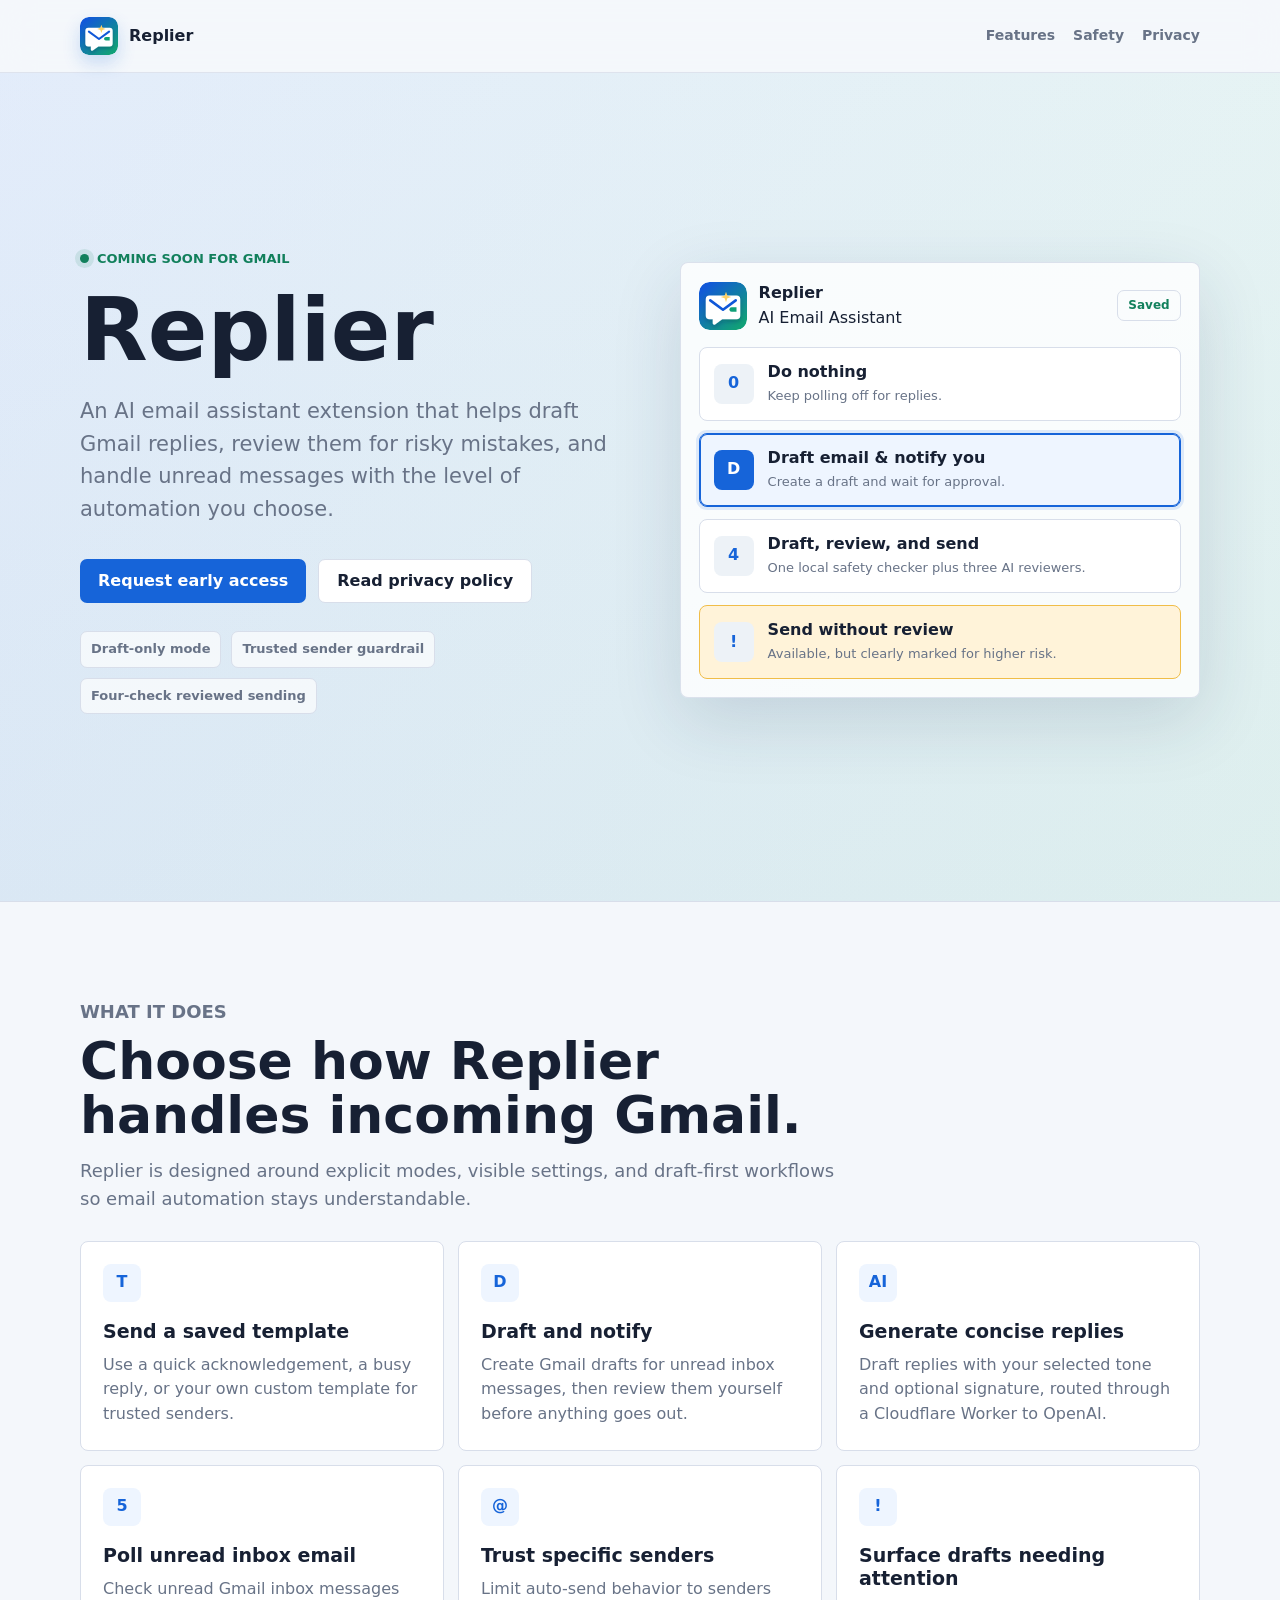
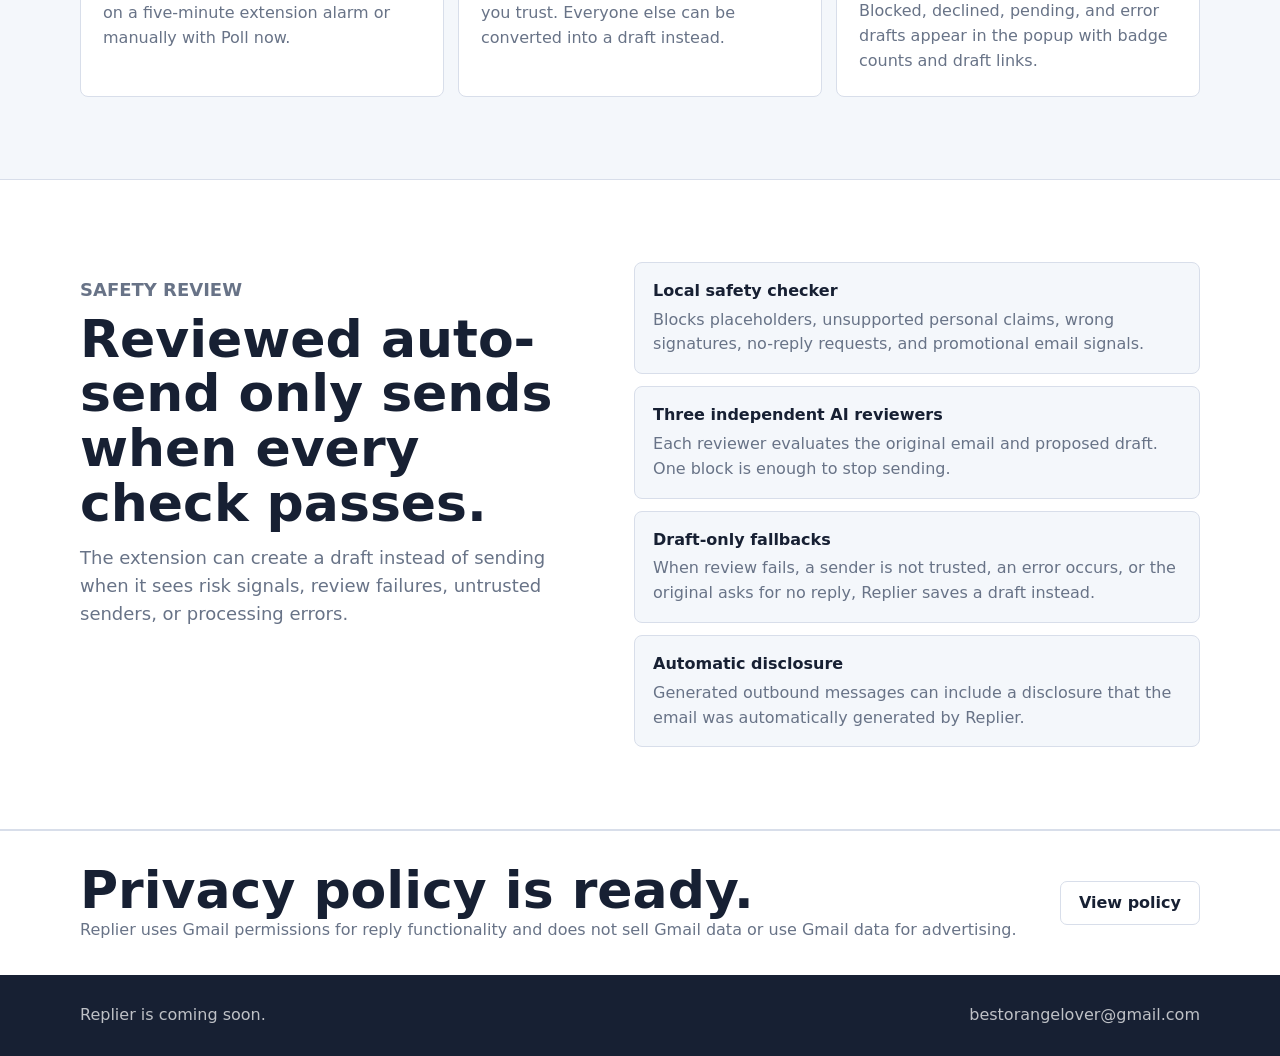
==== index.html @ 217bbe3d "Create Replier coming soon website" ====
<!doctype html>
<html lang="en">
  <head>
    <meta charset="utf-8">
    <meta name="viewport" content="width=device-width, initial-scale=1">
    <meta name="description" content="Replier is a coming-soon AI email assistant extension for Gmail that drafts, reviews, and sends replies with configurable safeguards.">
    <title>Replier | AI Email Assistant</title>
    <link rel="icon" href="assets/icon.svg" type="image/svg+xml">
    <link rel="stylesheet" href="styles.css">
  </head>
  <body>
    <header class="site-header">
      <nav class="nav" aria-label="Main navigation">
        <a class="brand" href="index.html" aria-label="Replier home">
          <img src="assets/icon.svg" alt="">
          <span>Replier</span>
        </a>
        <div class="nav-links">
          <a class="hide-small" href="#features">Features</a>
          <a class="hide-small" href="#safety">Safety</a>
          <a href="privacy.html">Privacy</a>
        </div>
      </nav>
    </header>

    <main>
      <section class="hero">
        <div class="hero-inner">
          <div>
            <p class="kicker"><span class="status-dot"></span> Coming soon for Gmail</p>
            <h1>Replier</h1>
            <p class="lede">An AI email assistant extension that helps draft Gmail replies, review them for risky mistakes, and handle unread messages with the level of automation you choose.</p>
            <div class="hero-actions">
              <a class="button" href="mailto:bestorangelover@gmail.com?subject=Replier%20early%20access">Request early access</a>
              <a class="button secondary" href="privacy.html">Read privacy policy</a>
            </div>
            <div class="trust-row" aria-label="Replier highlights">
              <span>Draft-only mode</span>
              <span>Trusted sender guardrail</span>
              <span>Four-check reviewed sending</span>
            </div>
          </div>

          <aside class="product-panel" aria-label="Replier popup preview">
            <div class="product-top">
              <div class="product-title">
                <img src="assets/icon.svg" alt="">
                <div>
                  <strong>Replier</strong>
                  <p>AI Email Assistant</p>
                </div>
              </div>
              <span class="saved">Saved</span>
            </div>
            <div class="mode-list">
              <div class="mode-card">
                <span class="mode-icon">0</span>
                <span>
                  <strong>Do nothing</strong>
                  <small>Keep polling off for replies.</small>
                </span>
              </div>
              <div class="mode-card active">
                <span class="mode-icon">D</span>
                <span>
                  <strong>Draft email & notify you</strong>
                  <small>Create a draft and wait for approval.</small>
                </span>
              </div>
              <div class="mode-card">
                <span class="mode-icon">4</span>
                <span>
                  <strong>Draft, review, and send</strong>
                  <small>One local safety checker plus three AI reviewers.</small>
                </span>
              </div>
              <div class="mode-card warn">
                <span class="mode-icon">!</span>
                <span>
                  <strong>Send without review</strong>
                  <small>Available, but clearly marked for higher risk.</small>
                </span>
              </div>
            </div>
          </aside>
        </div>
      </section>

      <section id="features" class="section">
        <div class="section-head">
          <p class="eyebrow">What it does</p>
          <h2>Choose how Replier handles incoming Gmail.</h2>
          <p>Replier is designed around explicit modes, visible settings, and draft-first workflows so email automation stays understandable.</p>
        </div>
        <div class="feature-grid">
          <article class="feature">
            <span>T</span>
            <h3>Send a saved template</h3>
            <p>Use a quick acknowledgement, a busy reply, or your own custom template for trusted senders.</p>
          </article>
          <article class="feature">
            <span>D</span>
            <h3>Draft and notify</h3>
            <p>Create Gmail drafts for unread inbox messages, then review them yourself before anything goes out.</p>
          </article>
          <article class="feature">
            <span>AI</span>
            <h3>Generate concise replies</h3>
            <p>Draft replies with your selected tone and optional signature, routed through a Cloudflare Worker to OpenAI.</p>
          </article>
          <article class="feature">
            <span>5</span>
            <h3>Poll unread inbox email</h3>
            <p>Check unread Gmail inbox messages on a five-minute extension alarm or manually with Poll now.</p>
          </article>
          <article class="feature">
            <span>@</span>
            <h3>Trust specific senders</h3>
            <p>Limit auto-send behavior to senders you trust. Everyone else can be converted into a draft instead.</p>
          </article>
          <article class="feature">
            <span>!</span>
            <h3>Surface drafts needing attention</h3>
            <p>Blocked, declined, pending, and error drafts appear in the popup with badge counts and draft links.</p>
          </article>
        </div>
      </section>

      <section id="safety" class="safety">
        <div class="section safety-layout">
          <div class="section-head">
            <p class="eyebrow">Safety review</p>
            <h2>Reviewed auto-send only sends when every check passes.</h2>
            <p>The extension can create a draft instead of sending when it sees risk signals, review failures, untrusted senders, or processing errors.</p>
          </div>
          <ul class="checklist">
            <li>
              <strong>Local safety checker</strong>
              <span>Blocks placeholders, unsupported personal claims, wrong signatures, no-reply requests, and promotional email signals.</span>
            </li>
            <li>
              <strong>Three independent AI reviewers</strong>
              <span>Each reviewer evaluates the original email and proposed draft. One block is enough to stop sending.</span>
            </li>
            <li>
              <strong>Draft-only fallbacks</strong>
              <span>When review fails, a sender is not trusted, an error occurs, or the original asks for no reply, Replier saves a draft instead.</span>
            </li>
            <li>
              <strong>Automatic disclosure</strong>
              <span>Generated outbound messages can include a disclosure that the email was automatically generated by Replier.</span>
            </li>
          </ul>
        </div>
      </section>

      <section class="policy-strip">
        <div class="policy-inner">
          <div>
            <h2>Privacy policy is ready.</h2>
            <p>Replier uses Gmail permissions for reply functionality and does not sell Gmail data or use Gmail data for advertising.</p>
          </div>
          <a class="button secondary" href="privacy.html">View policy</a>
        </div>
      </section>
    </main>

    <footer class="site-footer">
      <div class="footer-inner">
        <p>Replier is coming soon.</p>
        <a href="mailto:bestorangelover@gmail.com">bestorangelover@gmail.com</a>
      </div>
    </footer>
  </body>
</html>
---- styles.css ----
:root {
  color-scheme: light;
  --bg: #f4f7fb;
  --surface: #ffffff;
  --surface-soft: #eef5ff;
  --text: #172033;
  --muted: #687387;
  --line: #d8deea;
  --accent: #1664d9;
  --accent-dark: #0d4eaa;
  --green: #12805c;
  --gold: #f0bd48;
  --gold-soft: #fff3d9;
  --shadow: 0 22px 70px rgba(31, 51, 84, 0.14);
}

* {
  box-sizing: border-box;
}

html {
  scroll-behavior: smooth;
}

body {
  margin: 0;
  background: var(--bg);
  color: var(--text);
  font: 16px/1.55 system-ui, -apple-system, BlinkMacSystemFont, "Segoe UI", sans-serif;
}

a {
  color: inherit;
}

.site-header {
  position: sticky;
  top: 0;
  z-index: 10;
  border-bottom: 1px solid rgba(216, 222, 234, 0.78);
  background: rgba(244, 247, 251, 0.88);
  backdrop-filter: blur(16px);
}

.nav {
  display: flex;
  align-items: center;
  justify-content: space-between;
  width: min(1120px, calc(100% - 36px));
  min-height: 72px;
  margin: 0 auto;
  gap: 18px;
}

.brand {
  display: inline-flex;
  align-items: center;
  gap: 11px;
  color: var(--text);
  font-weight: 800;
  text-decoration: none;
}

.brand img {
  width: 38px;
  height: 38px;
  border-radius: 9px;
  box-shadow: 0 8px 18px rgba(22, 100, 217, 0.2);
}

.nav-links {
  display: flex;
  align-items: center;
  gap: 18px;
  color: var(--muted);
  font-size: 14px;
  font-weight: 700;
}

.nav-links a {
  text-decoration: none;
}

.nav-links a:hover {
  color: var(--accent);
}

.button,
button {
  display: inline-flex;
  align-items: center;
  justify-content: center;
  min-height: 44px;
  padding: 0 18px;
  border: 0;
  border-radius: 7px;
  background: var(--accent);
  color: #ffffff;
  font: inherit;
  font-weight: 800;
  text-decoration: none;
  cursor: pointer;
}

.button:hover,
button:hover {
  background: var(--accent-dark);
}

.button.secondary {
  border: 1px solid var(--line);
  background: var(--surface);
  color: var(--text);
}

.button.secondary:hover {
  background: #edf1f8;
}

.hero {
  position: relative;
  overflow: hidden;
  border-bottom: 1px solid var(--line);
  background:
    linear-gradient(120deg, rgba(22, 100, 217, 0.12), rgba(17, 160, 120, 0.1)),
    linear-gradient(180deg, #ffffff 0%, #f4f7fb 100%);
}

.hero-inner {
  display: grid;
  grid-template-columns: minmax(0, 1.02fr) minmax(320px, 0.98fr);
  align-items: center;
  width: min(1120px, calc(100% - 36px));
  min-height: calc(100vh - 72px);
  margin: 0 auto;
  padding: 78px 0 92px;
  gap: 58px;
}

.kicker {
  display: inline-flex;
  align-items: center;
  gap: 8px;
  margin: 0 0 18px;
  color: var(--green);
  font-size: 13px;
  font-weight: 850;
  text-transform: uppercase;
}

.status-dot {
  width: 9px;
  height: 9px;
  border-radius: 50%;
  background: var(--green);
  box-shadow: 0 0 0 5px rgba(18, 128, 92, 0.12);
}

h1,
h2,
h3,
p {
  margin: 0;
}

h1 {
  max-width: 720px;
  font-size: clamp(48px, 8vw, 88px);
  line-height: 0.98;
}

.lede {
  max-width: 650px;
  margin-top: 22px;
  color: var(--muted);
  font-size: 21px;
}

.hero-actions {
  display: flex;
  flex-wrap: wrap;
  gap: 12px;
  margin-top: 34px;
}

.trust-row {
  display: flex;
  flex-wrap: wrap;
  gap: 10px;
  margin-top: 28px;
  color: var(--muted);
  font-size: 13px;
  font-weight: 750;
}

.trust-row span {
  padding: 7px 10px;
  border: 1px solid var(--line);
  border-radius: 7px;
  background: rgba(255, 255, 255, 0.68);
}

.product-panel {
  display: grid;
  gap: 16px;
  padding: 18px;
  border: 1px solid rgba(216, 222, 234, 0.9);
  border-radius: 8px;
  background: rgba(255, 255, 255, 0.8);
  box-shadow: var(--shadow);
}

.product-top {
  display: flex;
  align-items: center;
  justify-content: space-between;
  gap: 14px;
}

.product-title {
  display: flex;
  align-items: center;
  gap: 12px;
}

.product-title img {
  width: 48px;
  height: 48px;
  border-radius: 11px;
}

.saved {
  min-width: 64px;
  padding: 5px 9px;
  border: 1px solid var(--line);
  border-radius: 7px;
  color: var(--green);
  font-size: 12px;
  font-weight: 800;
  text-align: center;
}

.mode-list {
  display: grid;
  gap: 12px;
}

.mode-card {
  display: grid;
  grid-template-columns: 40px minmax(0, 1fr);
  align-items: center;
  gap: 14px;
  padding: 14px;
  border: 1px solid var(--line);
  border-radius: 8px;
  background: var(--surface);
}

.mode-card.active {
  border-color: var(--accent);
  background: var(--surface-soft);
  box-shadow: inset 0 0 0 1px var(--accent), 0 0 0 3px rgba(22, 100, 217, 0.12);
}

.mode-card.warn {
  border-color: var(--gold);
  background: var(--gold-soft);
}

.mode-icon {
  display: grid;
  place-items: center;
  width: 40px;
  height: 40px;
  border-radius: 8px;
  background: #edf2f7;
  color: var(--accent);
  font-weight: 900;
}

.mode-card.active .mode-icon {
  background: var(--accent);
  color: #ffffff;
}

.mode-card strong {
  display: block;
  line-height: 1.25;
}

.mode-card small {
  display: block;
  margin-top: 4px;
  color: var(--muted);
  font-size: 13px;
}

.section {
  width: min(1120px, calc(100% - 36px));
  margin: 0 auto;
  padding: 82px 0;
}

.section-head {
  max-width: 760px;
  margin-bottom: 28px;
}

.eyebrow {
  margin-bottom: 8px;
  color: var(--accent);
  font-size: 13px;
  font-weight: 850;
  text-transform: uppercase;
}

h2 {
  font-size: clamp(32px, 5vw, 52px);
  line-height: 1.05;
}

.section-head p {
  margin-top: 14px;
  color: var(--muted);
  font-size: 18px;
}

.feature-grid {
  display: grid;
  grid-template-columns: repeat(3, 1fr);
  gap: 14px;
}

.feature {
  min-height: 210px;
  padding: 22px;
  border: 1px solid var(--line);
  border-radius: 8px;
  background: var(--surface);
}

.feature span {
  display: grid;
  place-items: center;
  width: 38px;
  height: 38px;
  margin-bottom: 18px;
  border-radius: 8px;
  background: var(--surface-soft);
  color: var(--accent);
  font-weight: 900;
}

.feature h3 {
  font-size: 19px;
  line-height: 1.2;
}

.feature p {
  margin-top: 10px;
  color: var(--muted);
}

.safety {
  border-top: 1px solid var(--line);
  border-bottom: 1px solid var(--line);
  background: #ffffff;
}

.safety-layout {
  display: grid;
  grid-template-columns: minmax(0, 0.95fr) minmax(320px, 1.05fr);
  gap: 42px;
  align-items: start;
}

.checklist {
  display: grid;
  gap: 12px;
  margin: 0;
  padding: 0;
  list-style: none;
}

.checklist li {
  padding: 16px 18px;
  border: 1px solid var(--line);
  border-radius: 8px;
  background: var(--bg);
}

.checklist strong {
  display: block;
}

.checklist span {
  display: block;
  margin-top: 4px;
  color: var(--muted);
}

.policy-strip {
  border-top: 1px solid var(--line);
  background: var(--surface);
}

.policy-inner {
  display: flex;
  align-items: center;
  justify-content: space-between;
  width: min(1120px, calc(100% - 36px));
  margin: 0 auto;
  padding: 32px 0;
  gap: 22px;
}

.policy-inner p {
  color: var(--muted);
}

.site-footer {
  background: #172033;
  color: #ffffff;
}

.footer-inner {
  display: flex;
  align-items: center;
  justify-content: space-between;
  width: min(1120px, calc(100% - 36px));
  margin: 0 auto;
  padding: 28px 0;
  gap: 18px;
}

.footer-inner a,
.footer-inner p {
  color: rgba(255, 255, 255, 0.72);
  text-decoration: none;
}

.footer-inner a:hover {
  color: #ffffff;
}

.privacy-main {
  width: min(860px, calc(100% - 36px));
  margin: 0 auto;
  padding: 64px 0 92px;
}

.privacy-main header {
  margin-bottom: 36px;
}

.privacy-main h1 {
  max-width: none;
  font-size: clamp(42px, 7vw, 68px);
}

.privacy-main .updated {
  margin-top: 12px;
  color: var(--muted);
  font-size: 18px;
}

.policy-section {
  padding: 26px 0;
  border-top: 1px solid var(--line);
}

.policy-section h2 {
  margin-bottom: 12px;
  font-size: 24px;
}

.policy-section p,
.policy-section li {
  color: #344057;
}

.policy-section p + p,
.policy-section p + ol,
.policy-section p + ul {
  margin-top: 12px;
}

.policy-section ol,
.policy-section ul {
  display: grid;
  gap: 10px;
  margin: 12px 0 0;
  padding-left: 22px;
}

@media (max-width: 860px) {
  .hero-inner,
  .safety-layout,
  .feature-grid {
    grid-template-columns: 1fr;
  }

  .hero-inner {
    min-height: auto;
    padding: 54px 0 64px;
  }

  .product-panel {
    max-width: 560px;
  }

  .policy-inner,
  .footer-inner {
    align-items: flex-start;
    flex-direction: column;
  }
}

@media (max-width: 620px) {
  .nav {
    min-height: 64px;
  }

  .nav-links {
    gap: 12px;
    font-size: 13px;
  }

  .nav-links .hide-small {
    display: none;
  }

  h1 {
    font-size: 46px;
  }

  .lede {
    font-size: 18px;
  }

  .hero-actions,
  .button {
    width: 100%;
  }

  .section {
    padding: 58px 0;
  }
}
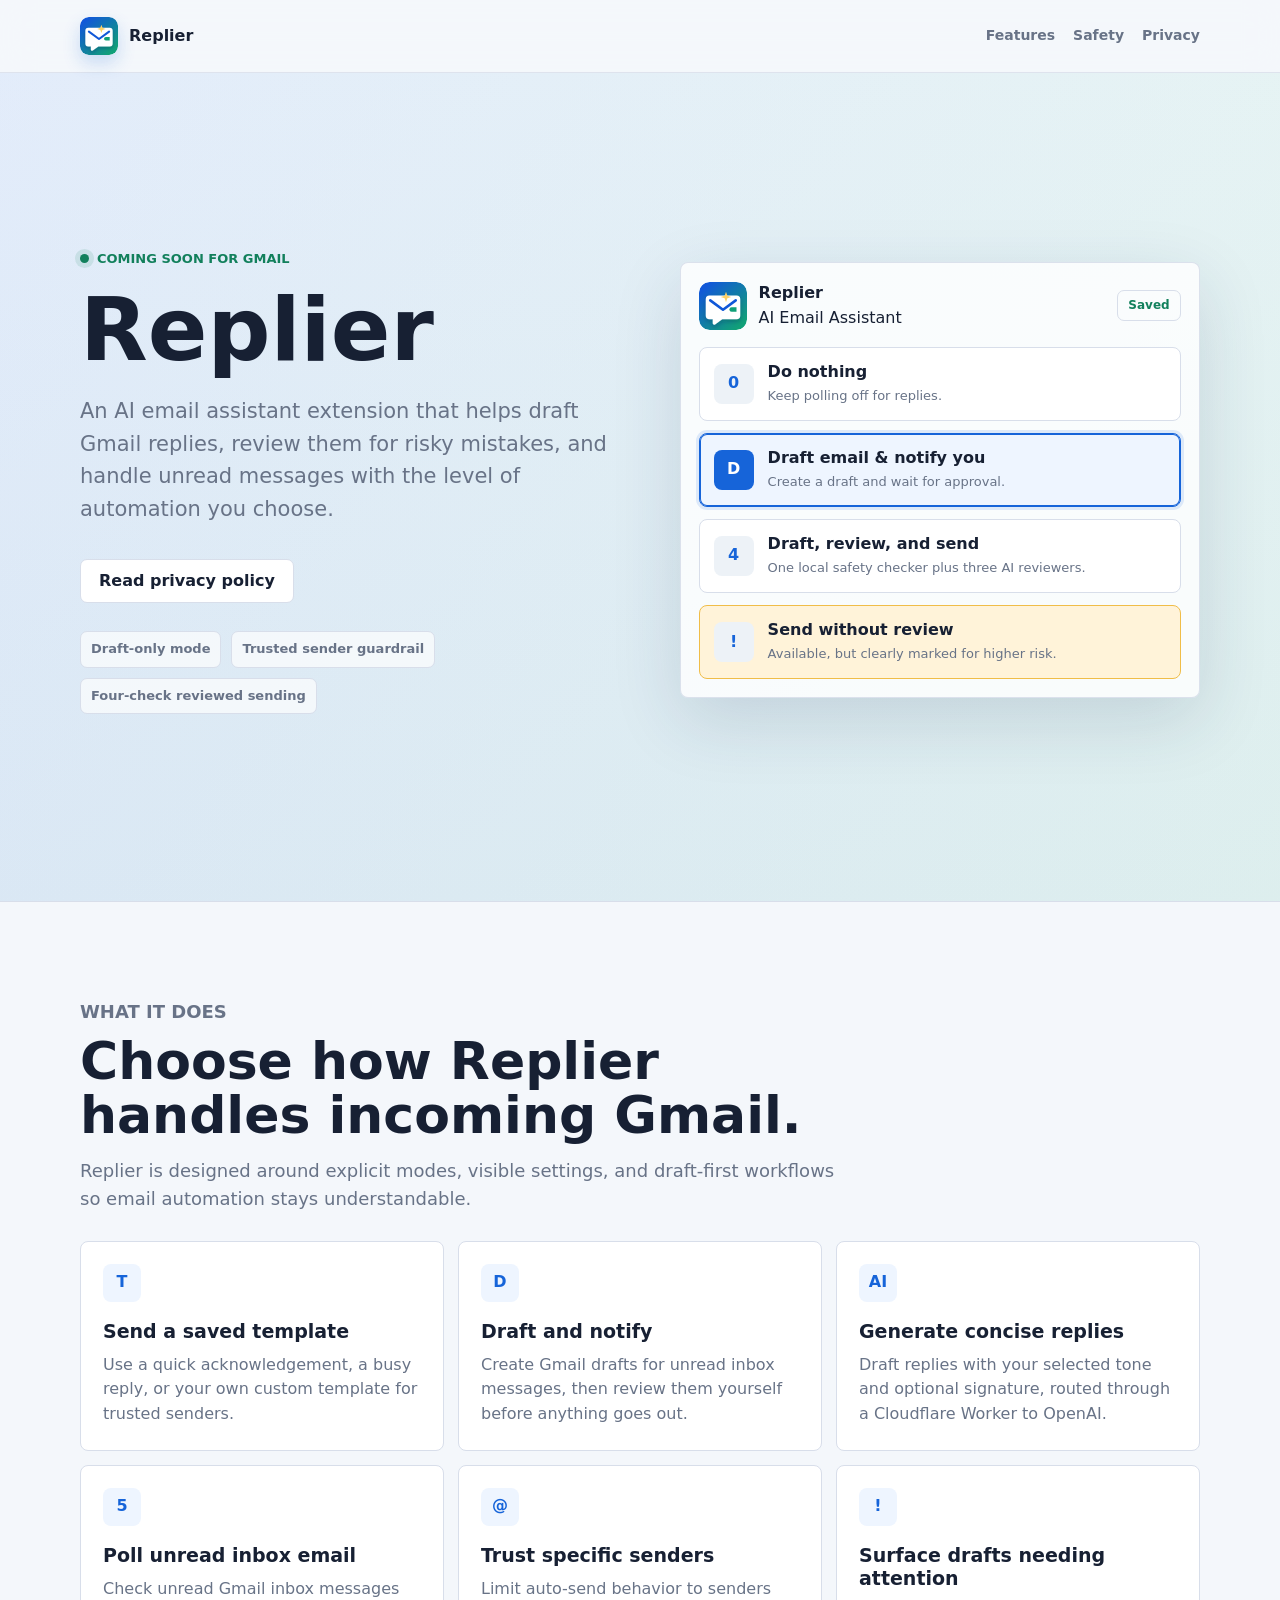
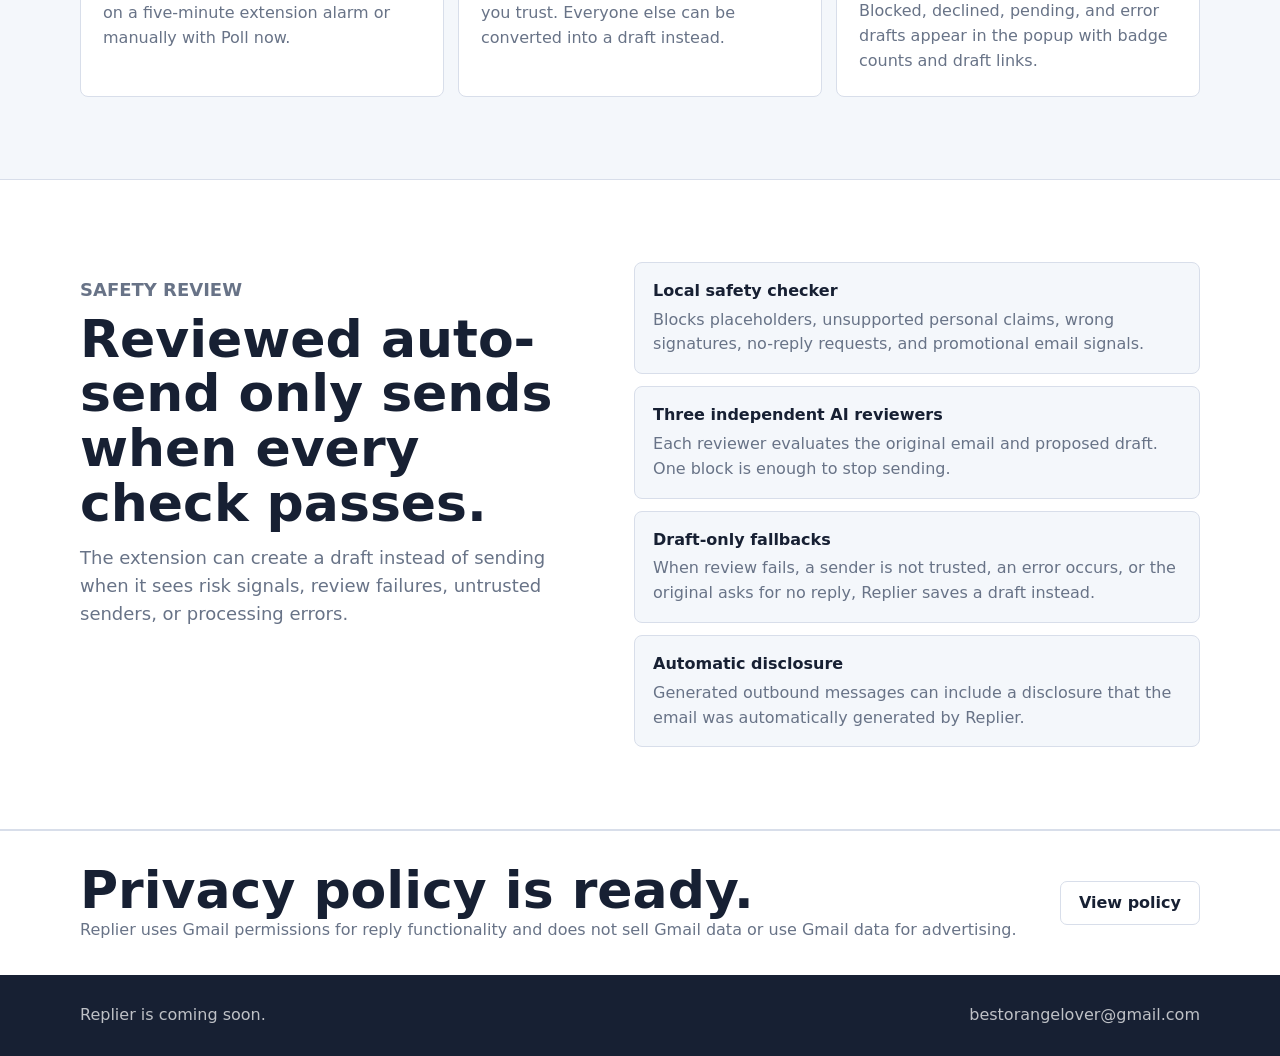
==== commit 97daf44b: "Remove early access CTA" ====
--- a/index.html
+++ b/index.html
@@ -31,7 +31,6 @@
             <h1>Replier</h1>
             <p class="lede">An AI email assistant extension that helps draft Gmail replies, review them for risky mistakes, and handle unread messages with the level of automation you choose.</p>
             <div class="hero-actions">
-              <a class="button" href="mailto:bestorangelover@gmail.com?subject=Replier%20early%20access">Request early access</a>
               <a class="button secondary" href="privacy.html">Read privacy policy</a>
             </div>
             <div class="trust-row" aria-label="Replier highlights">
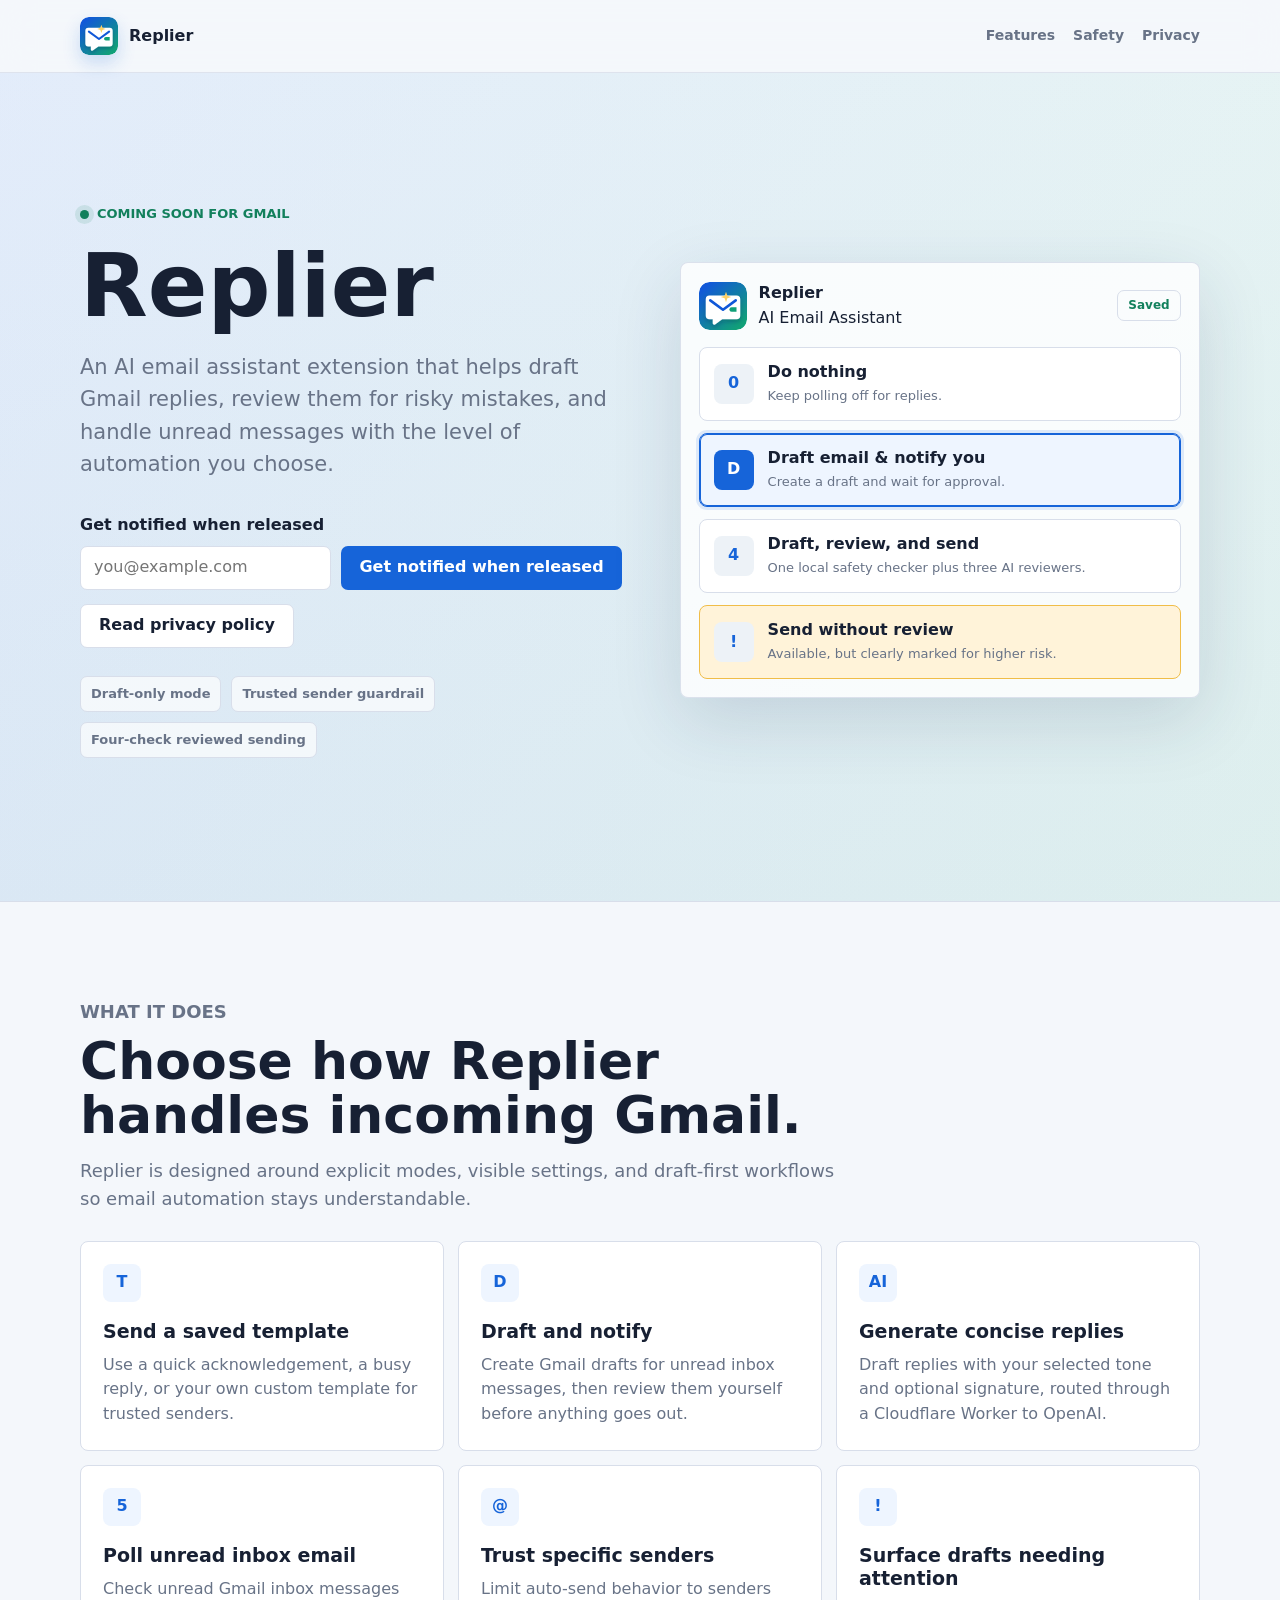
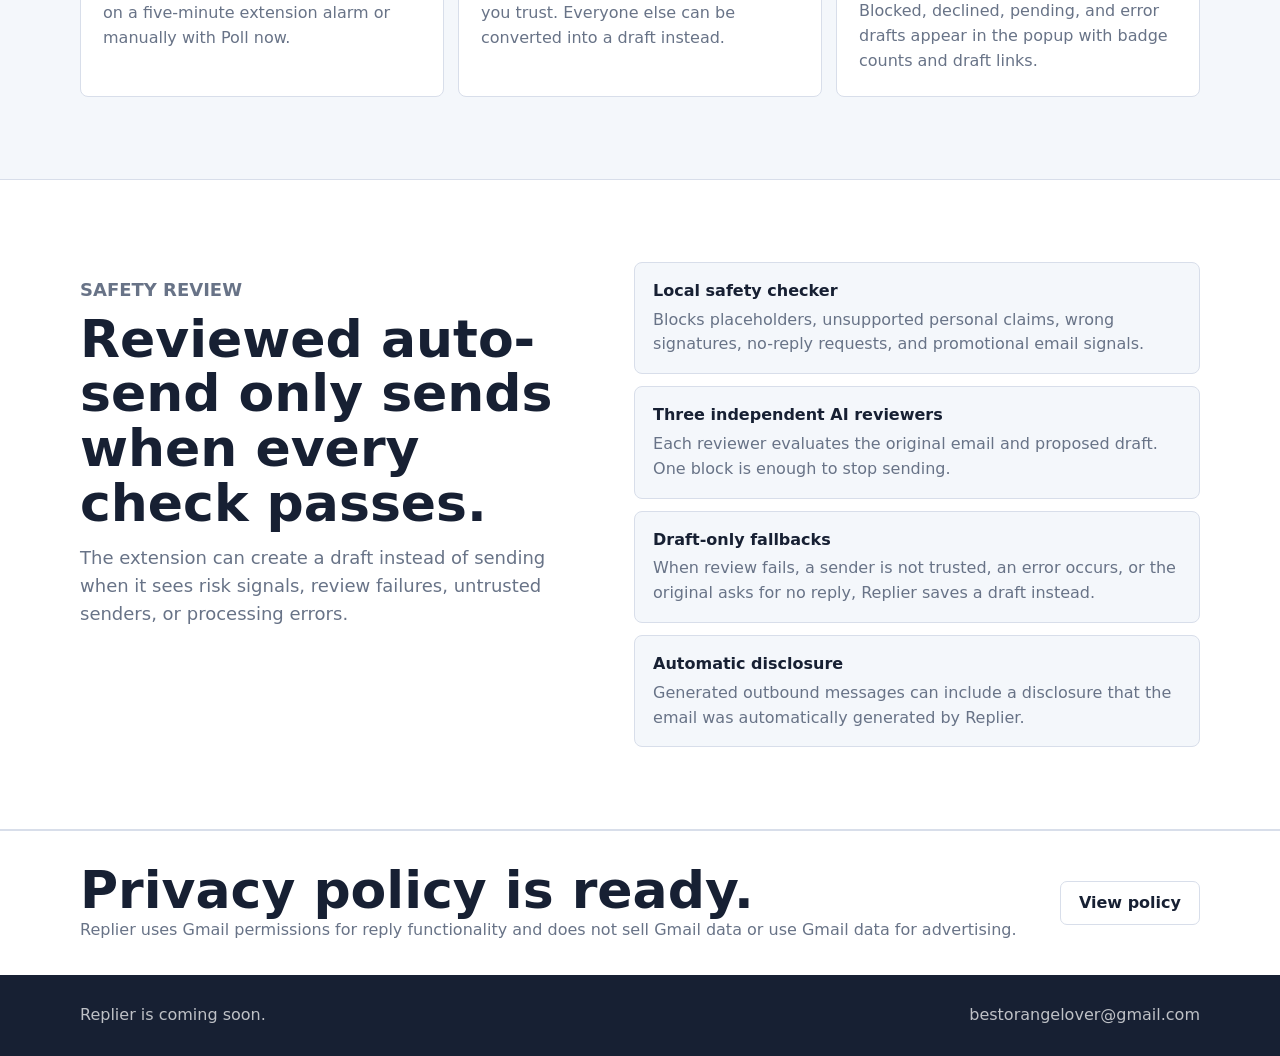
==== commit 79cd7758: "Add release notification signup" ====
--- a/index.html
+++ b/index.html
@@ -30,7 +30,14 @@
             <p class="kicker"><span class="status-dot"></span> Coming soon for Gmail</p>
             <h1>Replier</h1>
             <p class="lede">An AI email assistant extension that helps draft Gmail replies, review them for risky mistakes, and handle unread messages with the level of automation you choose.</p>
-            <div class="hero-actions">
+            <form class="notify-form" action="https://formspree.io/f/mnjkgrob" method="POST">
+              <label for="notify-email">Get notified when released</label>
+              <div class="notify-row">
+                <input id="notify-email" name="email" type="email" autocomplete="email" placeholder="you@example.com" required>
+                <button type="submit">Get notified when released</button>
+              </div>
+            </form>
+            <div class="hero-actions secondary-actions">
               <a class="button secondary" href="privacy.html">Read privacy policy</a>
             </div>
             <div class="trust-row" aria-label="Replier highlights">
--- a/styles.css
+++ b/styles.css
@@ -183,6 +183,45 @@
   margin-top: 34px;
 }
 
+.secondary-actions {
+  margin-top: 14px;
+}
+
+.notify-form {
+  max-width: 560px;
+  margin-top: 32px;
+}
+
+.notify-form label {
+  display: block;
+  margin-bottom: 8px;
+  color: var(--text);
+  font-weight: 850;
+}
+
+.notify-row {
+  display: grid;
+  grid-template-columns: minmax(0, 1fr) auto;
+  gap: 10px;
+}
+
+.notify-row input {
+  width: 100%;
+  min-height: 44px;
+  padding: 0 13px;
+  border: 1px solid var(--line);
+  border-radius: 7px;
+  background: var(--surface);
+  color: var(--text);
+  font: inherit;
+  outline: none;
+}
+
+.notify-row input:focus {
+  border-color: var(--accent);
+  box-shadow: 0 0 0 3px rgba(22, 100, 217, 0.14);
+}
+
 .trust-row {
   display: flex;
   flex-wrap: wrap;
@@ -539,10 +578,15 @@
   }
 
   .hero-actions,
+  .notify-row,
   .button {
     width: 100%;
   }
 
+  .notify-row {
+    grid-template-columns: 1fr;
+  }
+
   .section {
     padding: 58px 0;
   }
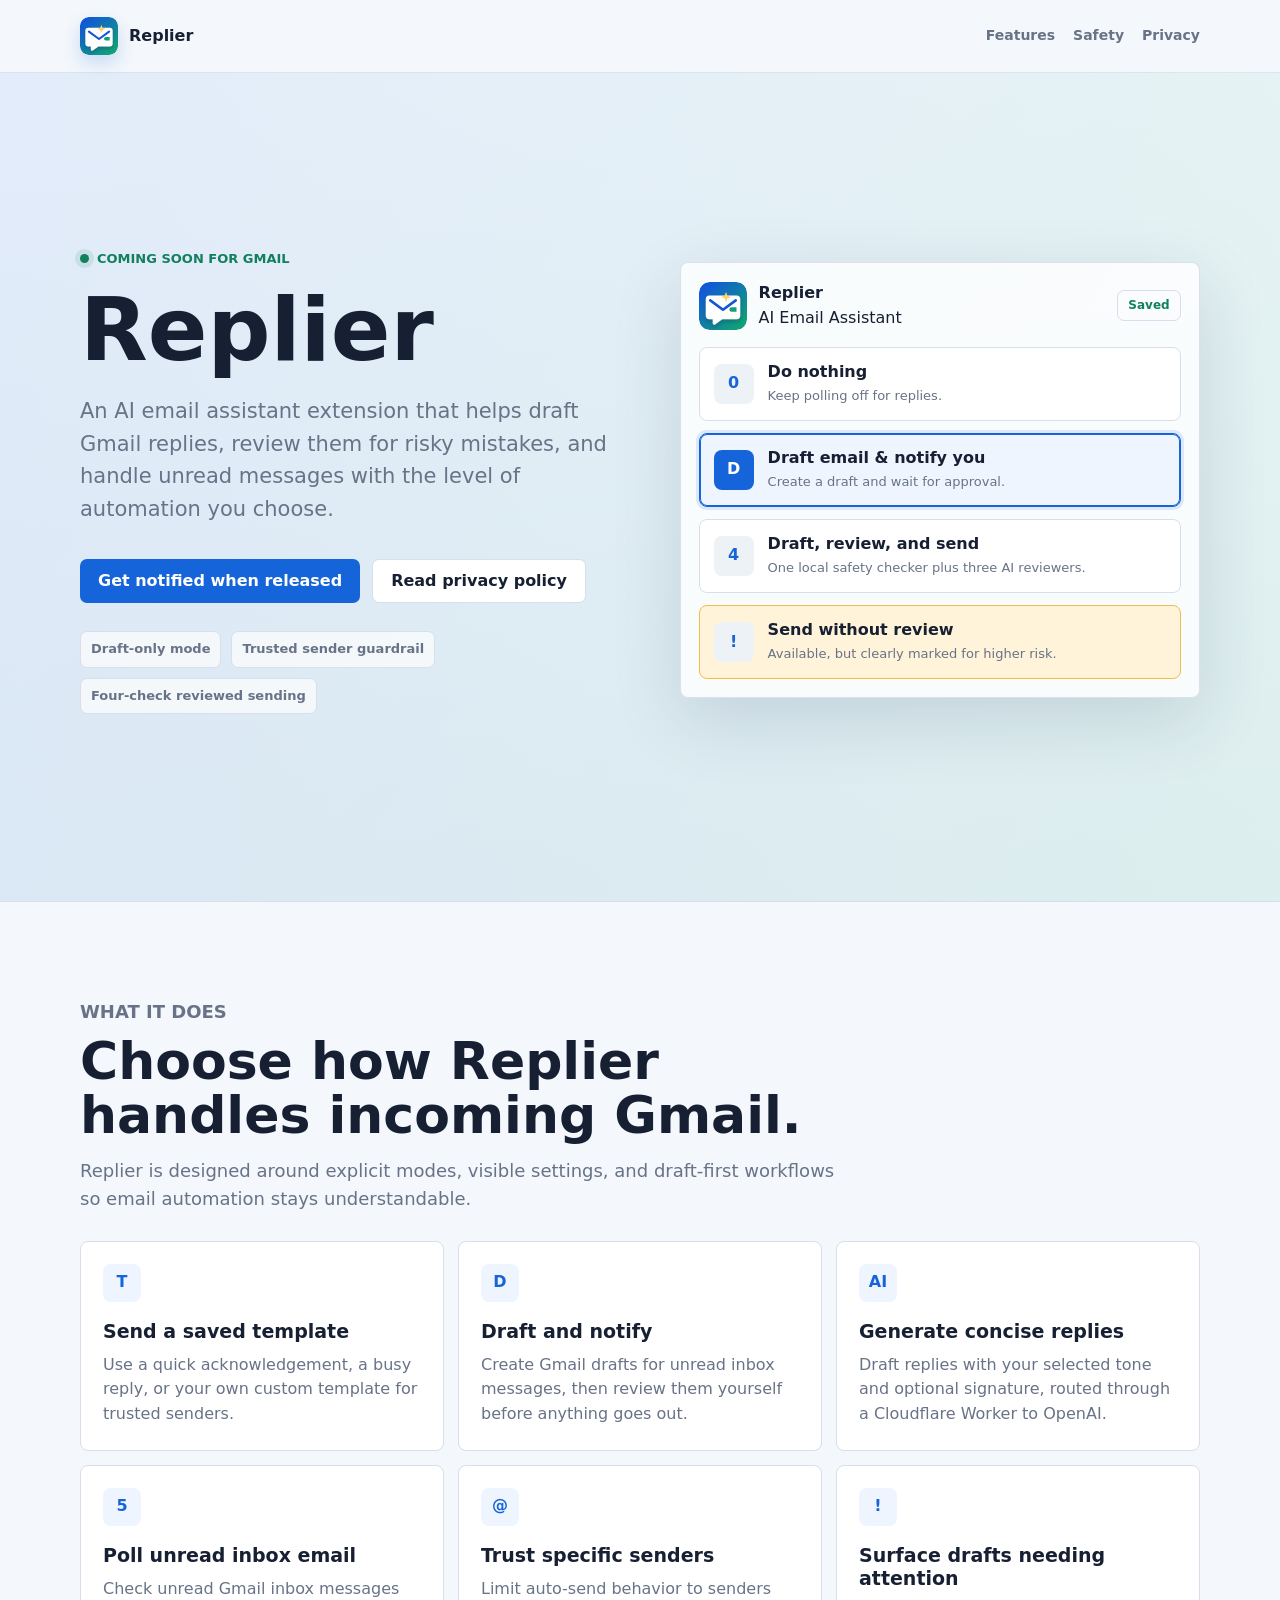
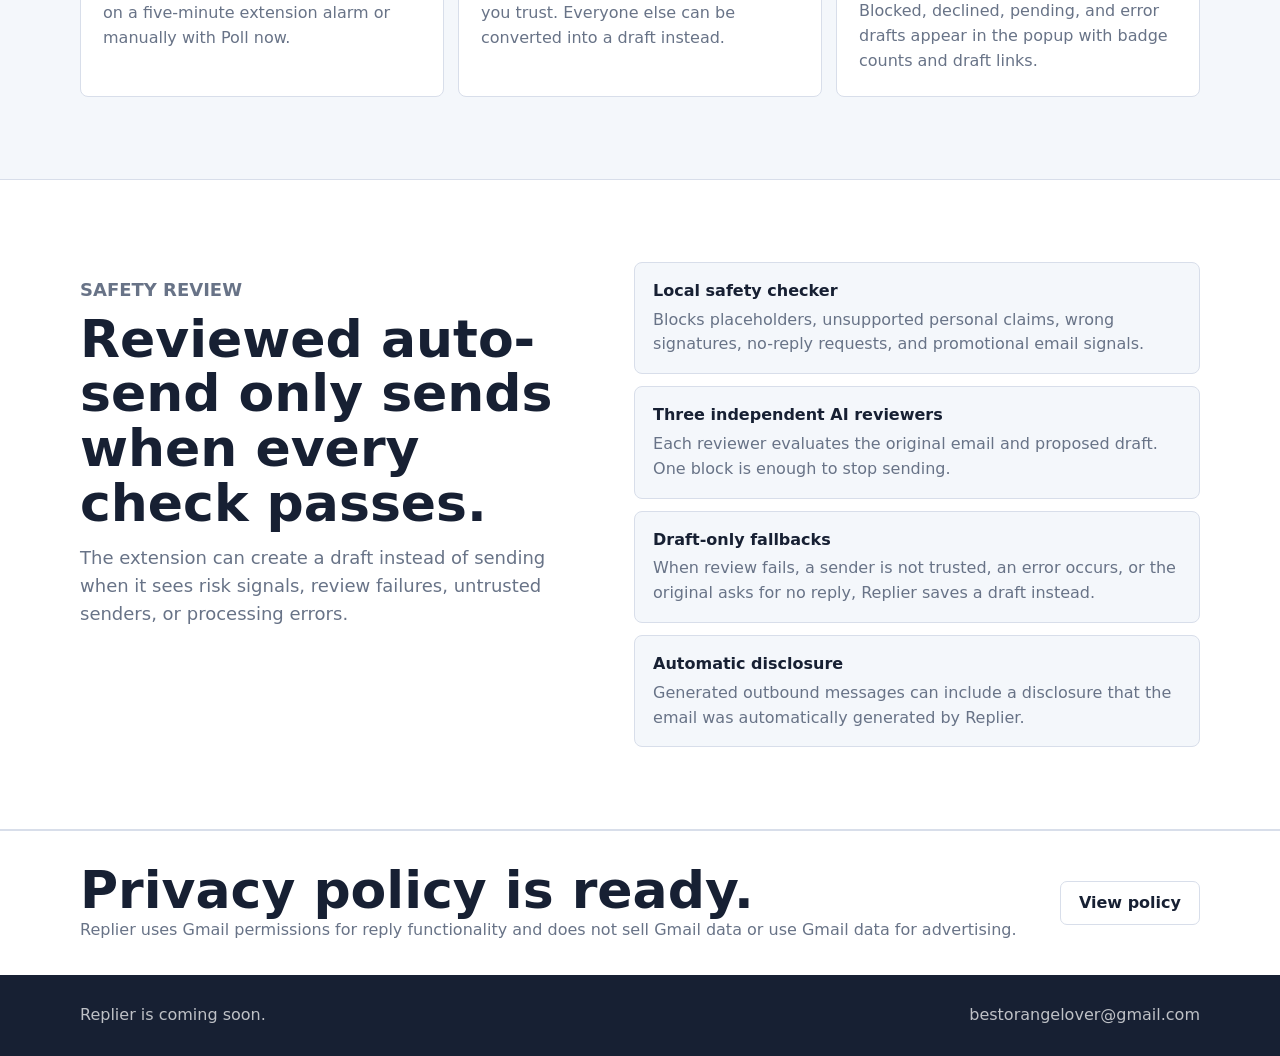
==== commit 6267490e: "Polish notification signup reveal" ====
--- a/index.html
+++ b/index.html
@@ -30,15 +30,19 @@
             <p class="kicker"><span class="status-dot"></span> Coming soon for Gmail</p>
             <h1>Replier</h1>
             <p class="lede">An AI email assistant extension that helps draft Gmail replies, review them for risky mistakes, and handle unread messages with the level of automation you choose.</p>
-            <form class="notify-form" action="https://formspree.io/f/mnjkgrob" method="POST">
-              <label for="notify-email">Get notified when released</label>
-              <div class="notify-row">
-                <input id="notify-email" name="email" type="email" autocomplete="email" placeholder="you@example.com" required>
-                <button type="submit">Get notified when released</button>
-              </div>
-            </form>
-            <div class="hero-actions secondary-actions">
+            <div class="hero-actions">
+              <button id="notifyToggle" class="button" type="button" aria-expanded="false" aria-controls="notifyPanel">Get notified when released</button>
               <a class="button secondary" href="privacy.html">Read privacy policy</a>
+            </div>
+            <div id="notifyPanel" class="notify-panel" hidden>
+              <form class="notify-form" action="https://formspree.io/f/mnjkgrob" method="POST">
+                <label for="notify-email">Release notification email</label>
+                <div class="notify-row">
+                  <input id="notify-email" name="email" type="email" autocomplete="email" placeholder="you@example.com" required>
+                  <button type="submit">Notify me</button>
+                </div>
+                <p>We will only use this email for Replier release updates.</p>
+              </form>
             </div>
             <div class="trust-row" aria-label="Replier highlights">
               <span>Draft-only mode</span>
@@ -177,5 +181,20 @@
         <a href="mailto:bestorangelover@gmail.com">bestorangelover@gmail.com</a>
       </div>
     </footer>
+    <script>
+      const notifyToggle = document.querySelector("#notifyToggle");
+      const notifyPanel = document.querySelector("#notifyPanel");
+      const notifyEmail = document.querySelector("#notify-email");
+
+      notifyToggle.addEventListener("click", () => {
+        const isOpen = notifyToggle.getAttribute("aria-expanded") === "true";
+        notifyToggle.setAttribute("aria-expanded", String(!isOpen));
+        notifyPanel.hidden = isOpen;
+
+        if (!isOpen) {
+          notifyEmail.focus();
+        }
+      });
+    </script>
   </body>
 </html>
--- a/styles.css
+++ b/styles.css
@@ -183,13 +183,18 @@
   margin-top: 34px;
 }
 
-.secondary-actions {
+.notify-panel {
+  max-width: 560px;
   margin-top: 14px;
-}
-
-.notify-form {
-  max-width: 560px;
-  margin-top: 32px;
+  padding: 14px;
+  border: 1px solid rgba(216, 222, 234, 0.92);
+  border-radius: 8px;
+  background: rgba(255, 255, 255, 0.76);
+  box-shadow: 0 18px 44px rgba(31, 51, 84, 0.12);
+}
+
+.notify-panel[hidden] {
+  display: none;
 }
 
 .notify-form label {
@@ -201,13 +206,13 @@
 
 .notify-row {
   display: grid;
-  grid-template-columns: minmax(0, 1fr) auto;
+  grid-template-columns: minmax(0, 1fr) minmax(116px, auto);
   gap: 10px;
 }
 
 .notify-row input {
   width: 100%;
-  min-height: 44px;
+  height: 44px;
   padding: 0 13px;
   border: 1px solid var(--line);
   border-radius: 7px;
@@ -220,6 +225,12 @@
 .notify-row input:focus {
   border-color: var(--accent);
   box-shadow: 0 0 0 3px rgba(22, 100, 217, 0.14);
+}
+
+.notify-form p {
+  margin-top: 10px;
+  color: var(--muted);
+  font-size: 13px;
 }
 
 .trust-row {
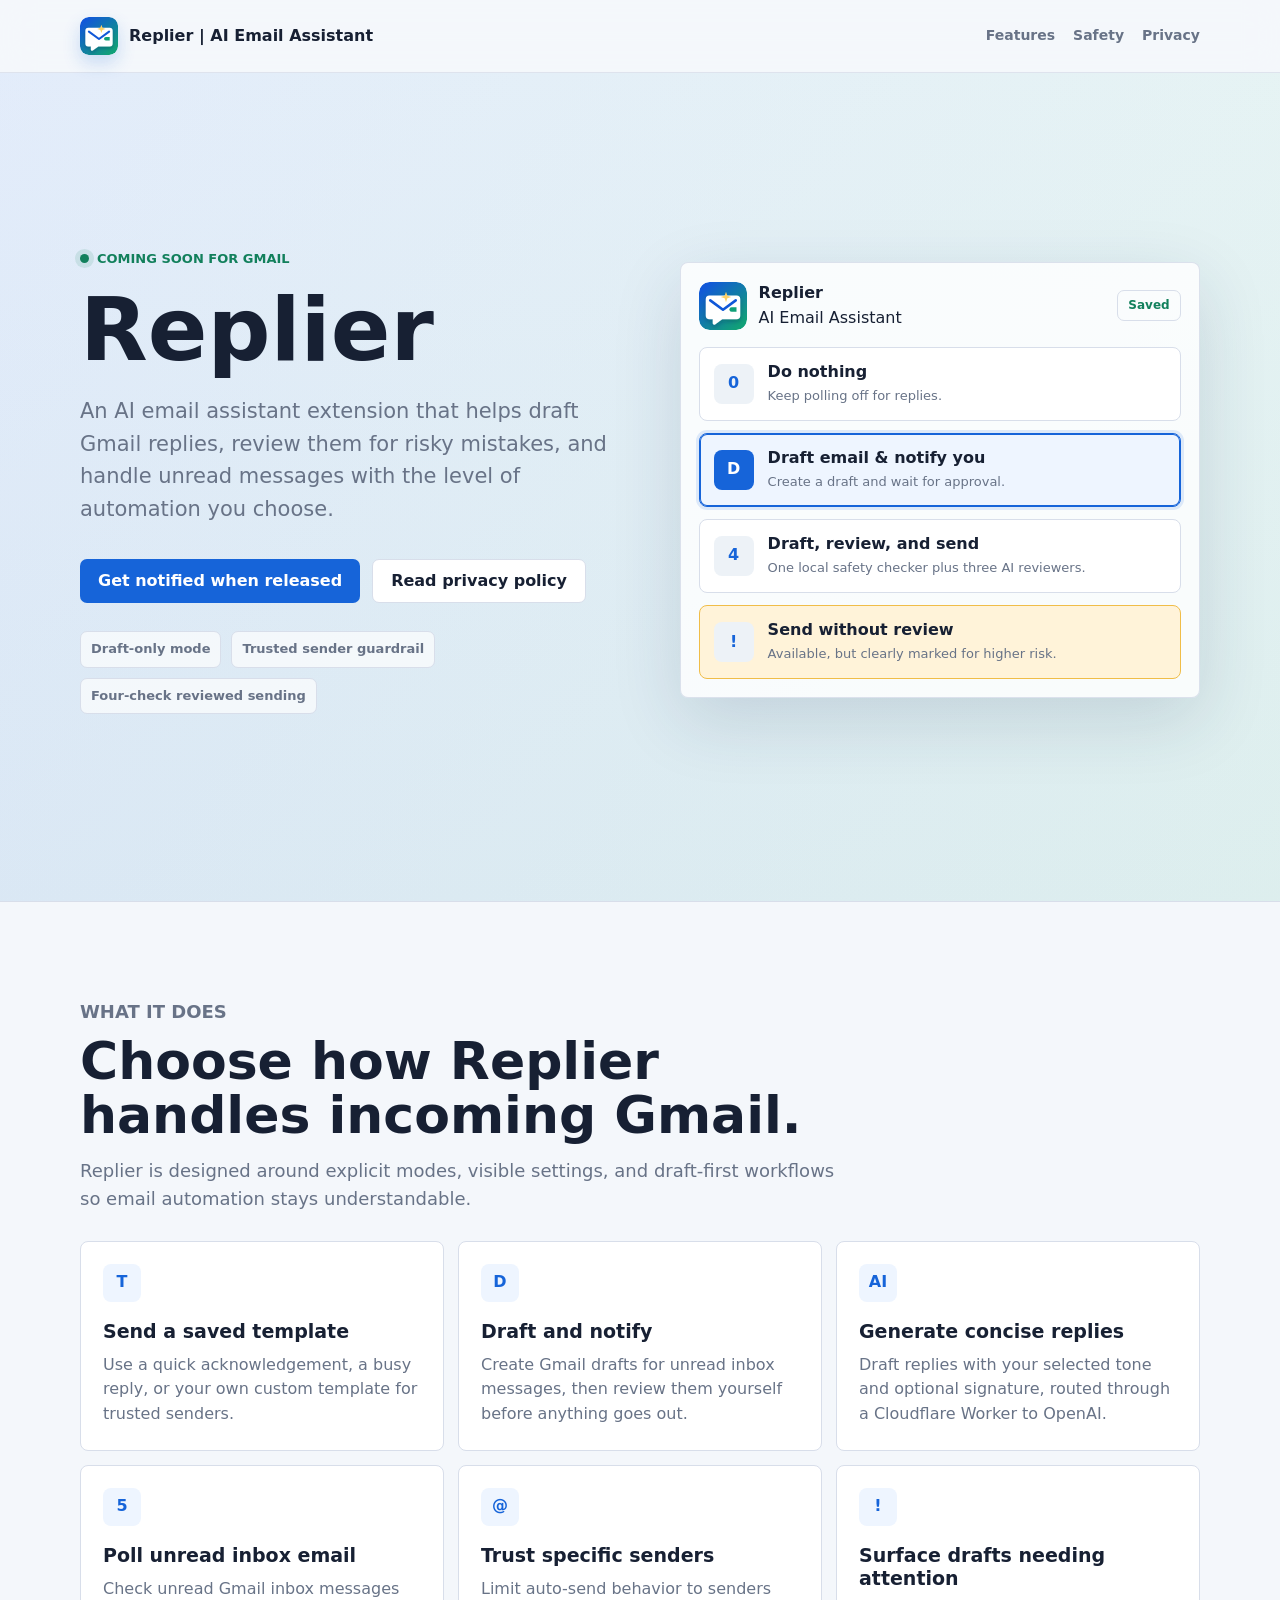
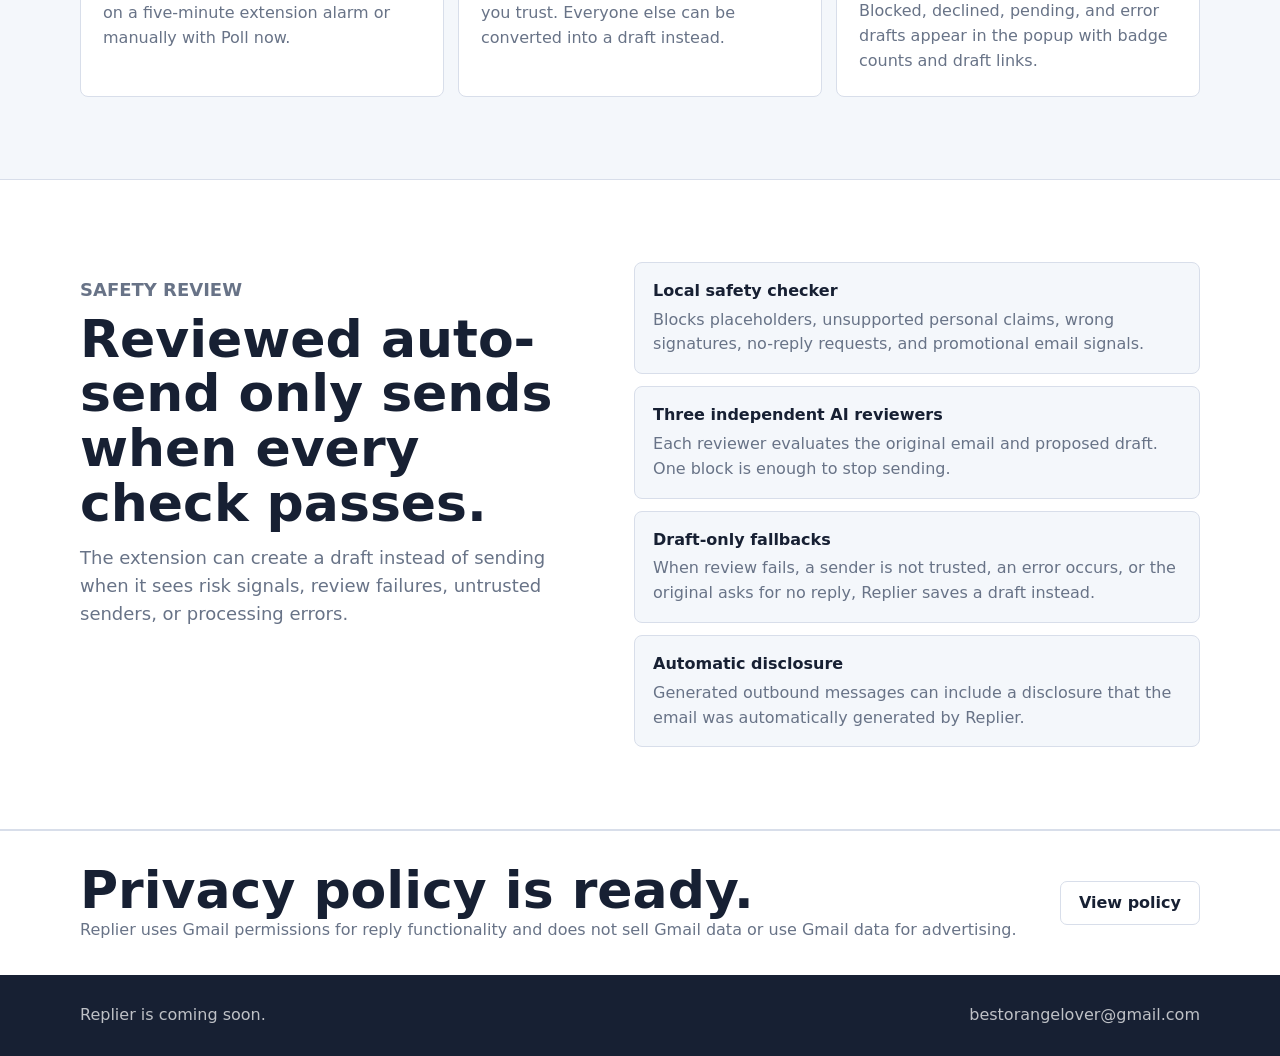
==== commit 32c4e0c4: "Update index header brand text" ====
--- a/index.html
+++ b/index.html
@@ -13,7 +13,7 @@
       <nav class="nav" aria-label="Main navigation">
         <a class="brand" href="index.html" aria-label="Replier home">
           <img src="assets/icon.svg" alt="">
-          <span>Replier</span>
+          <span>Replier | AI Email Assistant</span>
         </a>
         <div class="nav-links">
           <a class="hide-small" href="#features">Features</a>
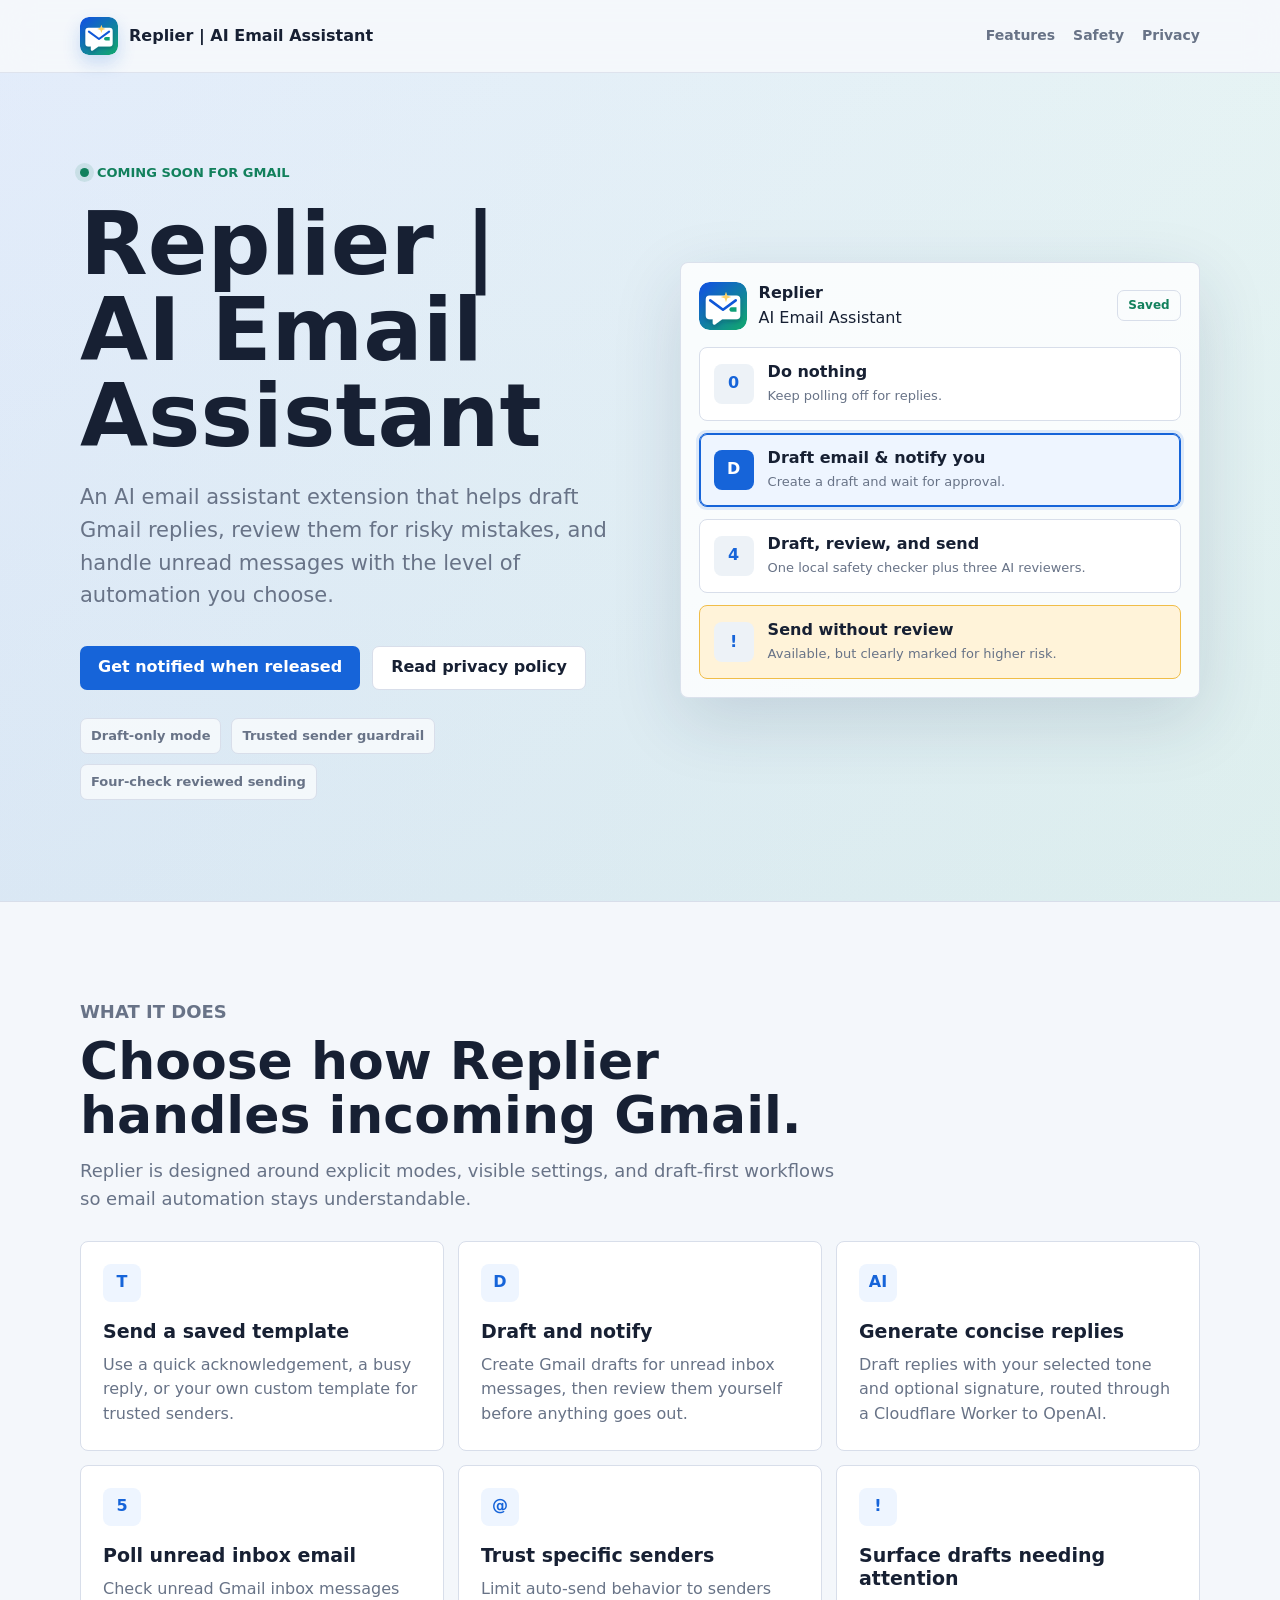
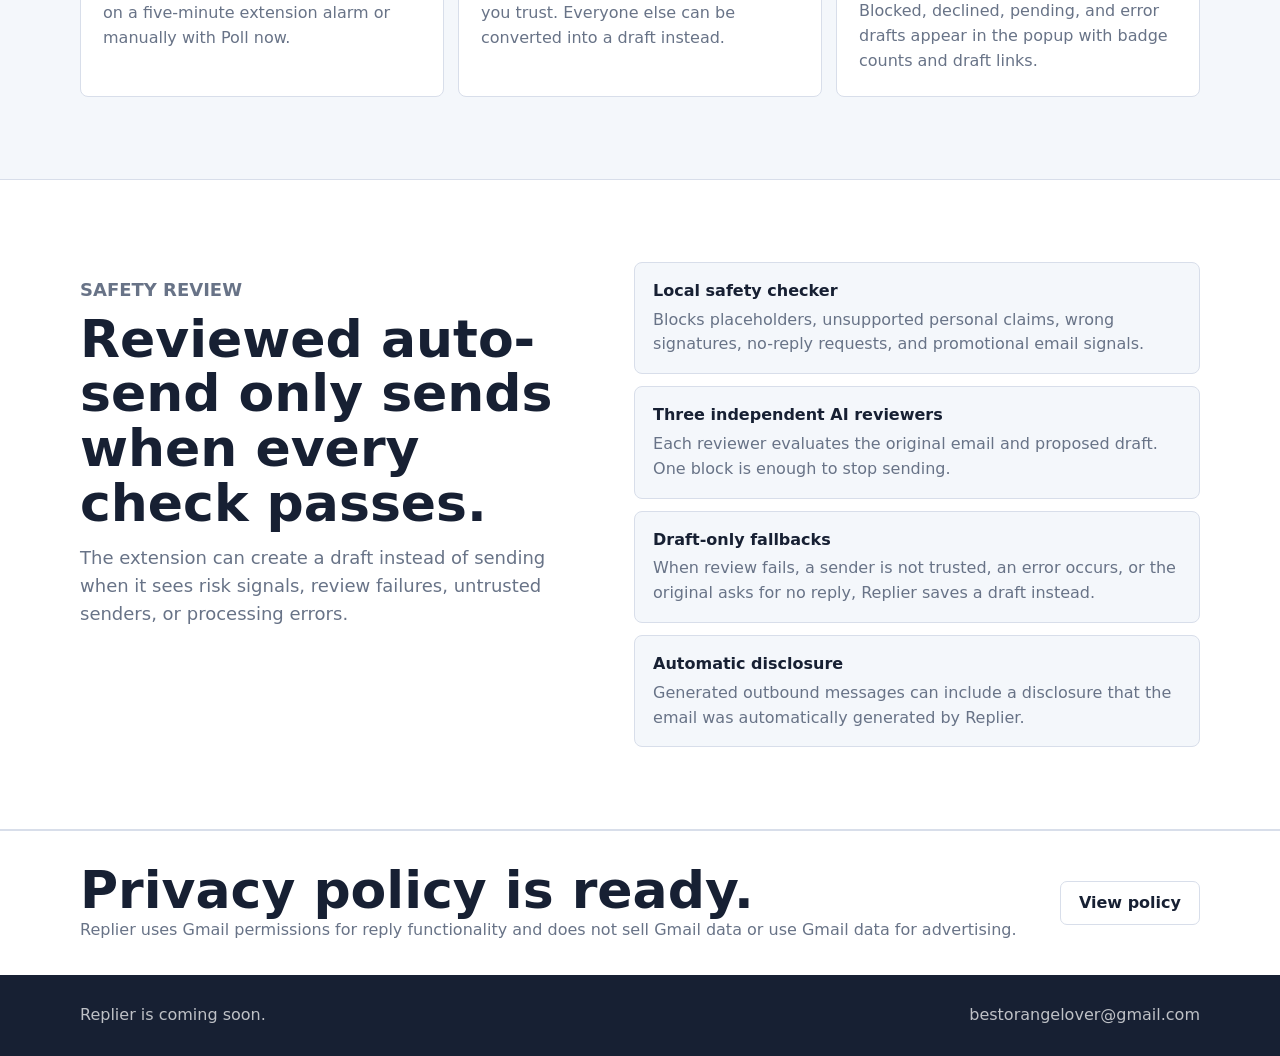
==== commit f4a6d9e6: "Update hero heading brand text" ====
--- a/index.html
+++ b/index.html
@@ -28,7 +28,7 @@
         <div class="hero-inner">
           <div>
             <p class="kicker"><span class="status-dot"></span> Coming soon for Gmail</p>
-            <h1>Replier</h1>
+            <h1>Replier | AI Email Assistant</h1>
             <p class="lede">An AI email assistant extension that helps draft Gmail replies, review them for risky mistakes, and handle unread messages with the level of automation you choose.</p>
             <div class="hero-actions">
               <button id="notifyToggle" class="button" type="button" aria-expanded="false" aria-controls="notifyPanel">Get notified when released</button>
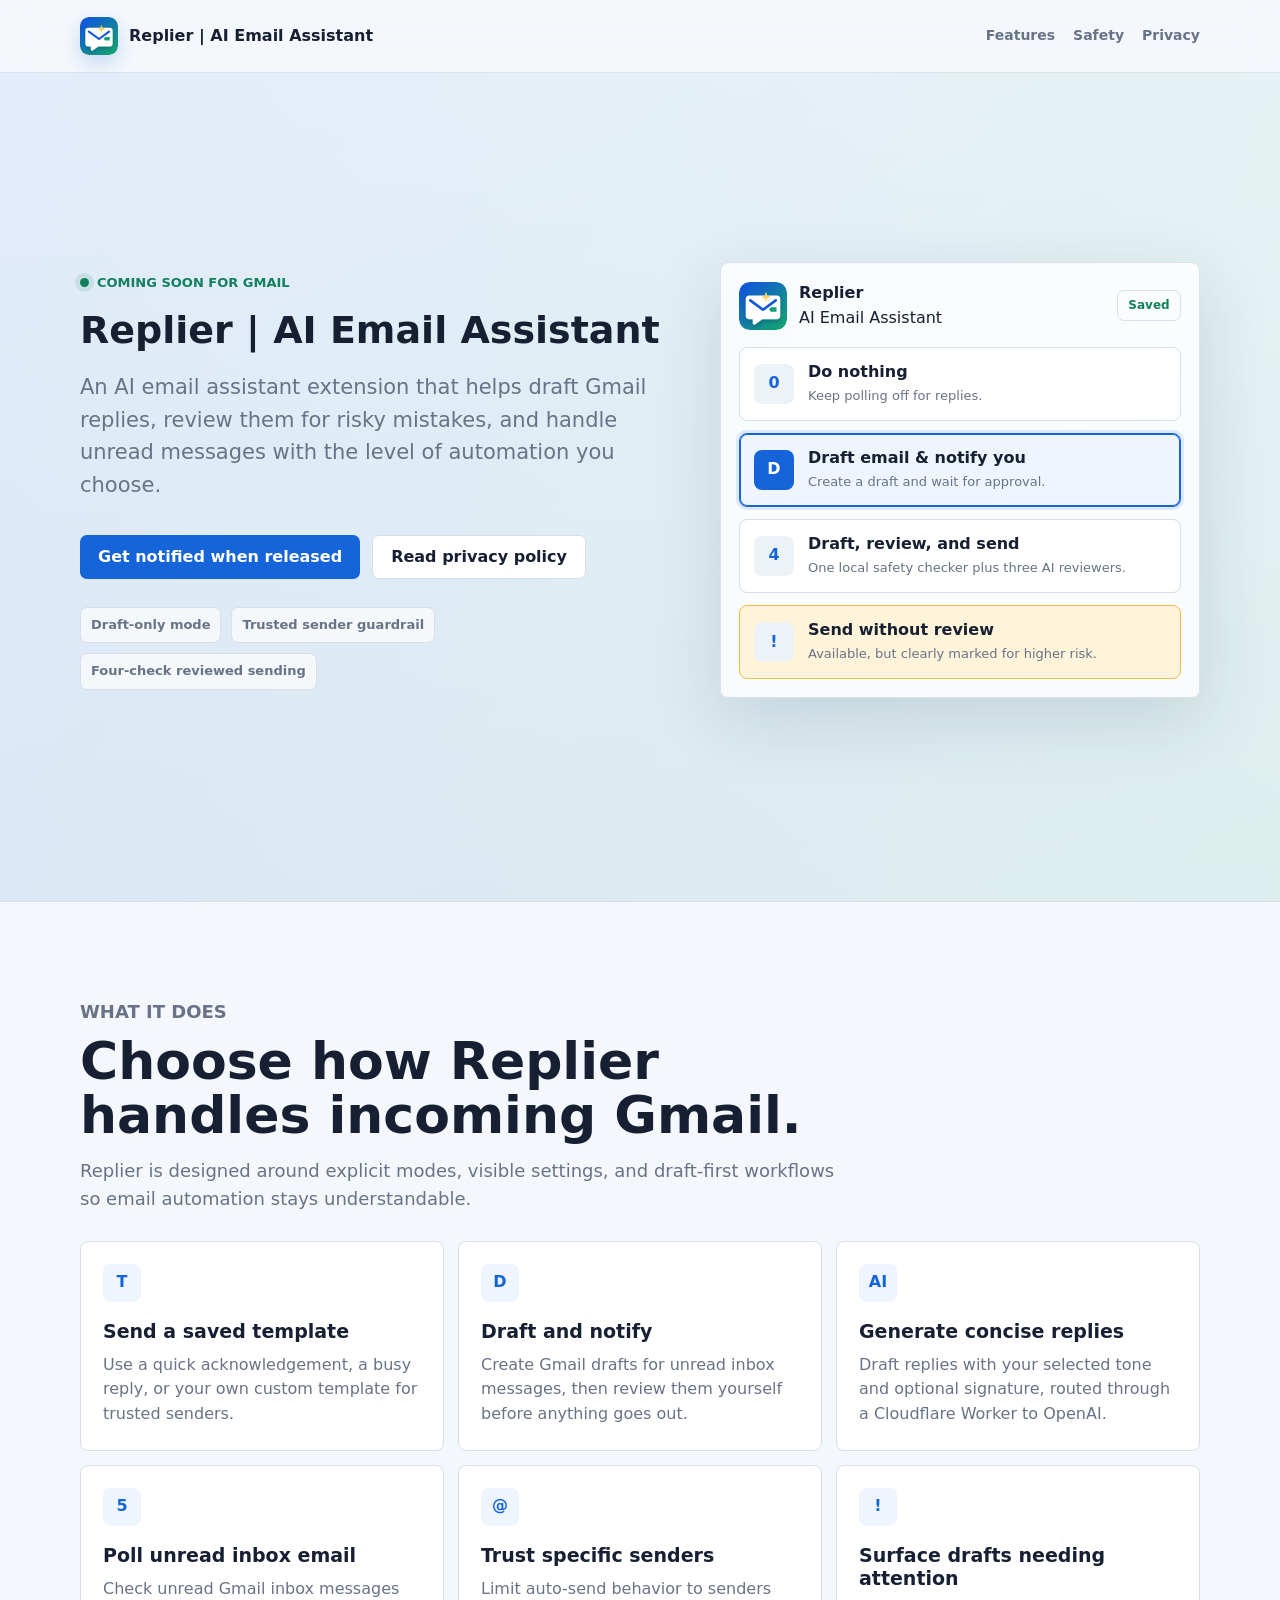
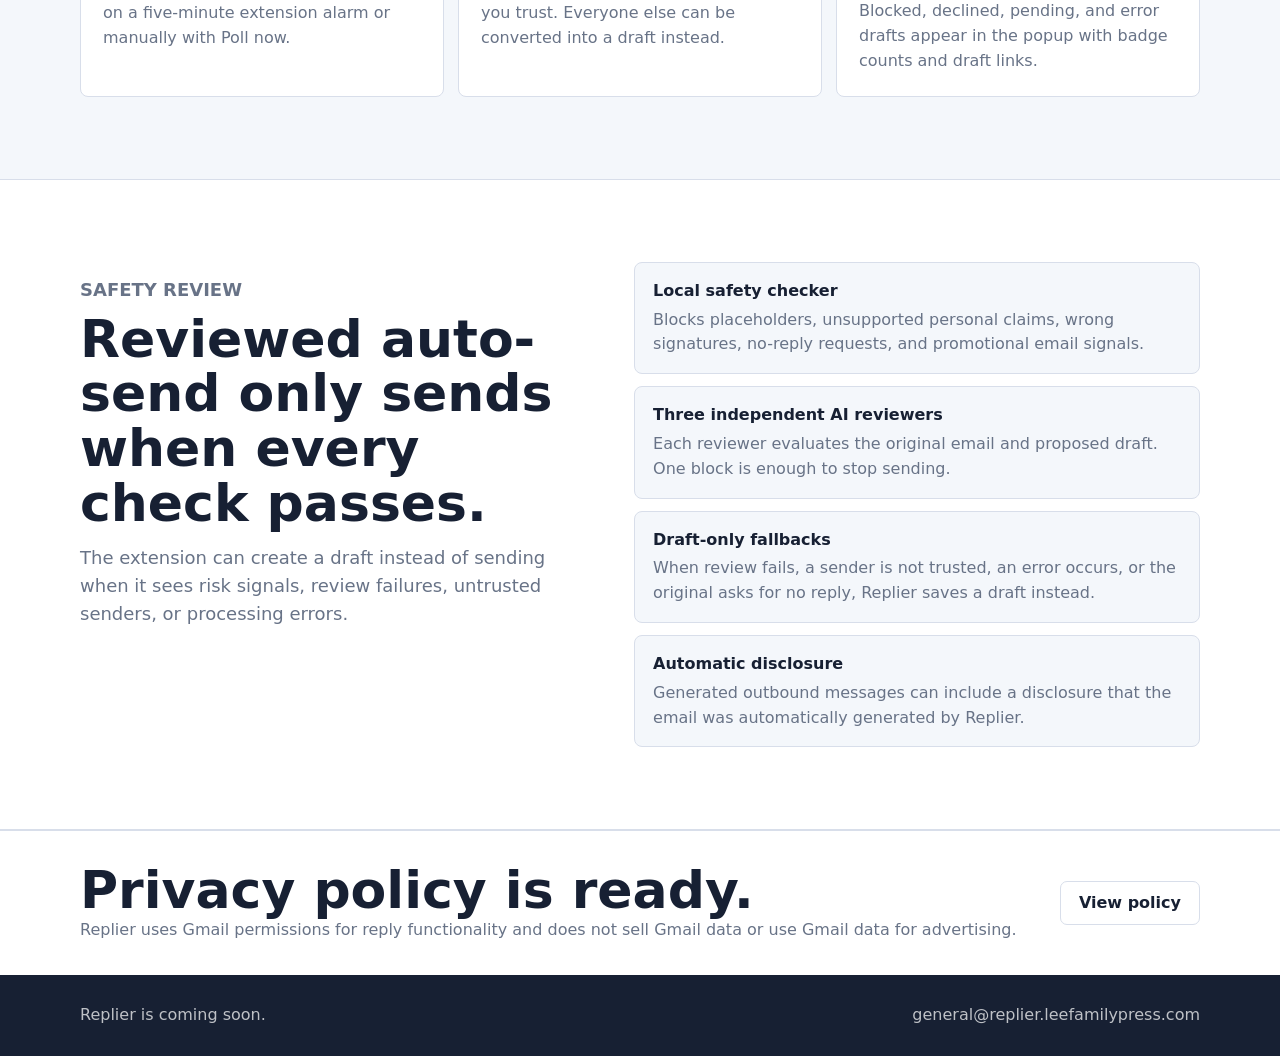
==== commit bc04b381: "Update contact email" ====
--- a/index.html
+++ b/index.html
@@ -178,7 +178,7 @@
     <footer class="site-footer">
       <div class="footer-inner">
         <p>Replier is coming soon.</p>
-        <a href="mailto:bestorangelover@gmail.com">bestorangelover@gmail.com</a>
+        <a href="mailto:general@replier.leefamilypress.com">general@replier.leefamilypress.com</a>
       </div>
     </footer>
     <script>
--- a/styles.css
+++ b/styles.css
@@ -128,13 +128,17 @@
 
 .hero-inner {
   display: grid;
-  grid-template-columns: minmax(0, 1.02fr) minmax(320px, 0.98fr);
+  grid-template-columns: minmax(0, 1fr) minmax(320px, 480px);
   align-items: center;
   width: min(1120px, calc(100% - 36px));
   min-height: calc(100vh - 72px);
   margin: 0 auto;
   padding: 78px 0 92px;
   gap: 58px;
+}
+
+.hero-inner > div:first-child {
+  min-width: 0;
 }
 
 .kicker {
@@ -167,6 +171,13 @@
   max-width: 720px;
   font-size: clamp(48px, 8vw, 88px);
   line-height: 0.98;
+}
+
+.hero h1 {
+  max-width: none;
+  font-size: 38px;
+  line-height: 1;
+  white-space: nowrap;
 }
 
 .lede {
@@ -543,7 +554,7 @@
   padding-left: 22px;
 }
 
-@media (max-width: 860px) {
+@media (max-width: 1040px) {
   .hero-inner,
   .safety-layout,
   .feature-grid {
@@ -555,6 +566,10 @@
     padding: 54px 0 64px;
   }
 
+  .hero h1 {
+    font-size: 42px;
+  }
+
   .product-panel {
     max-width: 560px;
   }
@@ -566,6 +581,12 @@
   }
 }
 
+@media (max-width: 860px) {
+  .hero h1 {
+    font-size: 42px;
+  }
+}
+
 @media (max-width: 620px) {
   .nav {
     min-height: 64px;
@@ -582,6 +603,10 @@
 
   h1 {
     font-size: 46px;
+  }
+
+  .hero h1 {
+    font-size: 27px;
   }
 
   .lede {
@@ -602,3 +627,21 @@
     padding: 58px 0;
   }
 }
+
+@media (max-width: 480px) {
+  .hero h1 {
+    font-size: 25px;
+  }
+}
+
+@media (max-width: 420px) {
+  .hero h1 {
+    font-size: 22px;
+  }
+}
+
+@media (max-width: 360px) {
+  .hero h1 {
+    font-size: 18px;
+  }
+}
